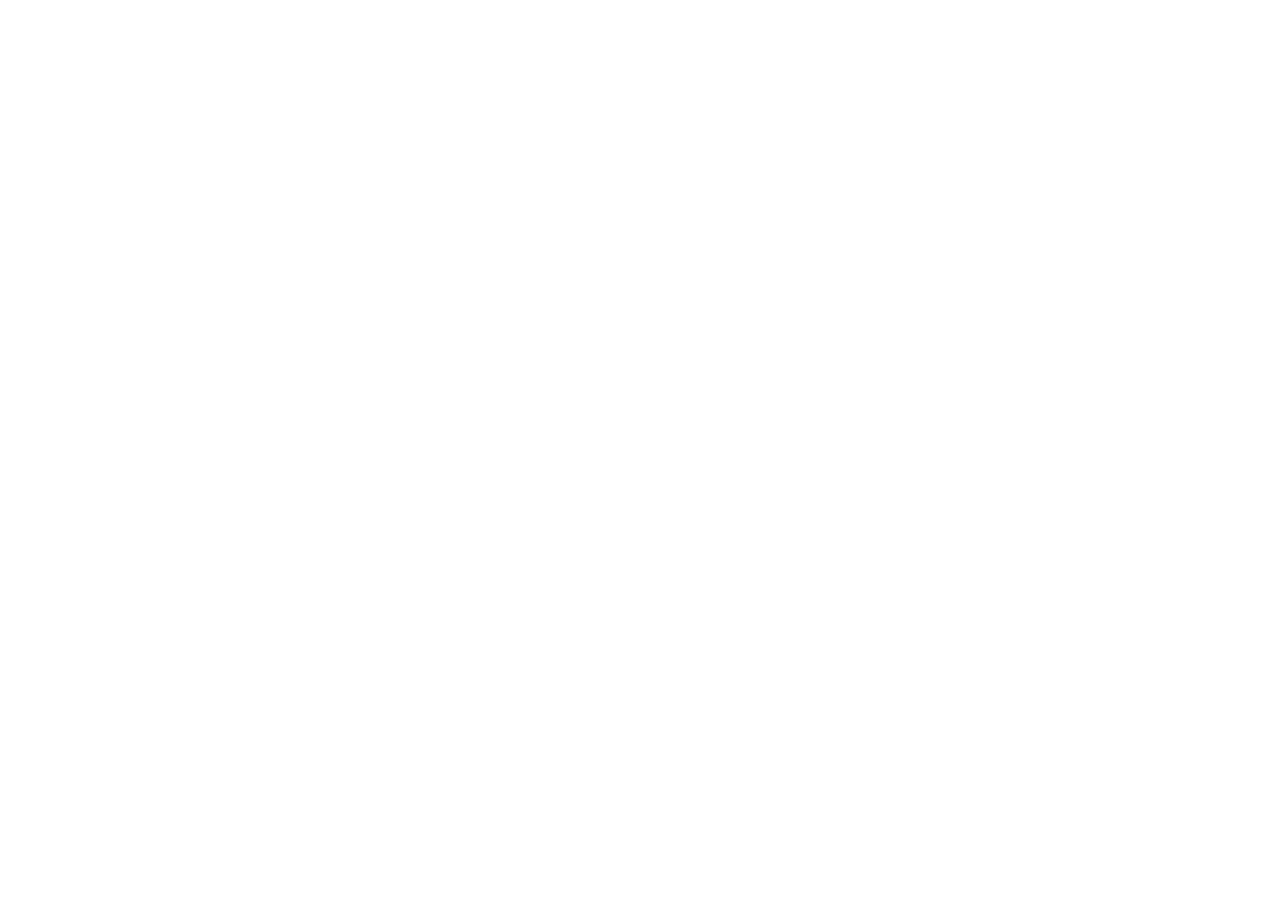
==== login.html @ 0fa9f339 "Add files via upload" ====
<!DOCTYPE html>
<html lang="ko">
<head>
    <meta charset="UTF-8">
    <meta http-equiv="X-UA-Compatible" content="IE=edge">
    <meta name="viewport" content="width=device-width, initial-scale=1.0">
    <title>SWAROVSKI_lOGIN</title>
    <!-- css -->
    <link rel="stylesheet" href="./css/reset.css" type="text.css">
    <link rel="stylesheet" href="./css/base.css" type="text.css">
    <link rel="stylesheet" href="./css/layout.css" type="text.css">
    <link rel="stylesheet" href="./css/login.css" type="text.css">
    <!-- google icon -->
    <link rel="stylesheet" href="https://fonts.googleapis.com/css2?family=Material+Symbols+Outlined:opsz,wght,FILL,GRAD@20..48,100..700,0..1,-50..200" />
    <!-- favicon -->
    <link rel="shortcut icon" href="./img/favicon.ico" type="image/x-icon"><!-- script -->
    <script src="./js/prefixfree.min.js"></script>
</head>
<body>
    
</body>
</html>
---- css/base.css ----
@charset "utf-8";
h2{
    font-size: 40px;
    font-weight: lighter;
    padding: 30px 0px;
}
h3{
  font-size: 30px;
  font-weight: lighter;
  padding: 0px 0px 30px;
}
p{
    font-size: 16px;
    line-height: 25px;
}
/* mainslide button */
.btn{
    position: absolute;
    display: block;
    width: 323px;
    height: 47px;
    margin: 0px auto;
    background: #000;
    color: #fff;
    font-size: 16px;
    z-index: 10;
    text-align: center;
    line-height: 45px;
    border-radius: 3px;
    cursor: pointer;
    transition: 0.5s;
  }
  .btn:hover{
    background: none;
    border: 1px solid #000;
    box-sizing: border-box;
    color: #000;
    font-weight: bold;
  }
---- css/layout.css ----
@charset "utf-8";

header{
    width: 100%;
    height: 310px;
    /* background-color: #00000049; */
    background: linear-gradient(to bottom, rgba(0,0,0,0.65) 0%,rgba(0,0,0,0) 100%);
    position: absolute;
    z-index: 100;
}
#logo2{opacity: 0;}
header *{
    color: #fff;
    text-decoration: none;
}
.header_inner{
    position: relative;
    margin: 0px auto;

}
.header_inner p{
    line-height: 21px;
    margin-right: 20px;
    margin-left: 6px;
    
}
.header_inner .h_inb_left{
    display: flex;
    justify-content: left;
    margin-left: 20px;
    padding-top: 20px;
}
.header_inner .h_inb_right{
    position: absolute;
    top: 0px;
    right: 0px;
    display: flex;
    padding-top: 20px;
}
.logo{
    position: relative;
    /* background-color: yellowgreen; */
    width: 100%;
    text-align: center;
    /* top: 60px; */
}
.header_inner img{
    position: absolute;
    top: 100px;
    left: 50%;
    transform: translate(-50%, -50%);
    z-index: 10;
    width: 1400px;
}
/* navigation */
.h_gnb{
    position: absolute;
    top: 276px;
    width: 100%;
}
.h_gnb >ul{
    width: 1200px;
    margin: 0px auto;
    display: flex;
}
.h_gnb >ul a{
    text-decoration: none;
}
.h_gnb >ul >li{
    margin-left:120px;
    display: block;
    cursor: pointer;
}
.h_gnb >ul >li:hover{
    border-bottom: 5px solid #000;
}
.h_gnb >ul >li:nth-child(6){
    border: none;
}
.h_gnb ul li:hover .item_content{
    transition: 0.5;
    height: 305px;
    display: block;
    top: 310px;
}
/* 서브메뉴 박스 */
.item_content{
    width: 100%;
    height: 305px;
    position: fixed;
    left: 0px;
    top: 0px;
    background-color: #fff;
    display: none;
    overflow: hidden;
}
.item_content2{
    height: 380px;
}
.sub_wrap{
    width: 1100px;
    margin: 0px auto;
    position: relative;
    display: flex;
}
.sub{
    padding: 20px 20px;
}
.sub2{
    background-color: rgba(240, 238, 228, 0.3);
}
.sub dt,.sub dd{
    width: 220px;
}
.sub dt{
    padding: 3px 0px 12px 0px;
    font-size: 15px;
}
.sub dd{
    width: 220px;
    padding: 5px 0px;
    cursor: pointer;
    line-height: 30px;
    font-size: 13px;
    color: #ccc;
}
.sub dd a:hover{
    font-weight: bold;
    border-bottom: 3px solid #ccc;
}
.accessory{
    display: flex;
    flex-wrap: wrap;
}
.accessory li a:hover{
    font-weight: bold;
    border-bottom: 3px solid #ccc;
    
}
/* search */
.search{
    position: relative;
    height: 34px;
    opacity: 1;
}
.search input{
    width: 34px;
    height: 31px;
    margin: 0px 0px 30px 60px ;
    padding: 4px 10px;
    border :none;
    box-sizing: border-box;
    outline: none;
    background: none;
    color: #777;
    transition: width 0.4s;
    border-radius: 3px 3px 3px 3px;
    cursor: pointer;
}
.search input:focus {
    width: 150px;
    background: #fff;
    border :1px solid #ccc;
    border-color: #fff;  
}
.search input:focus + label .material-icons{
    opacity: 0;
}
.search .material-icons{
    height: 24px;    
    transform: translate(-34px,11px);
    font-size: 26px;
    transition: 0.4s;
    bottom: 18px;
}
/* footer */
footer .top_btn{
    position: fixed;
    right: 30px; bottom: 30px;
    z-index: 15;
    display: inline-block;
    padding: 9px 10px;
    background-color: #333;
    color: #fff;
    border: 2px solid #fff;
    border-radius: 10px;
    text-align: center;
    box-shadow: 0px 0px 4px #333;
    transition: 0.4s;
    opacity: 0;
}
footer .top_btn span{
    font-size: 22px;
}
footer .top_btn:hover{
    color: #333;
    background-color: #fff;
    animation: topbtn 2s infinite;
    border: 2px solid #333;
}
@keyframes topbtn{
0%{transform: translateY(10px);}
50%{transform: translateY(-10px);}
100%{transform: translateY(10px);}
}
.collabor{
    text-align: center;
}
.collabor h2{
    padding: 30px 0px 0px;
}
.f_swiper{
    width: 1100px;
    position: relative;
    padding: 40px 60px;
    margin: 0px 150px 0px 0px;
    border-bottom: 1px solid rgb(57, 57, 57);
    margin: 0px auto;
}
footer .f_for,footer .f_back{
    color : rgb(105, 105, 105);
    padding: 10px;
    position: absolute;
    z-index: 100;
}
footer .f_for:hover,footer .f_back:hover{
    color :#333;
    background-color: rgba(105, 105, 105, 0.404);
}
footer .f_for{
    right: 0px;
}
footer .f_back{
    left: 0px;
}
footer .swiper-slide{
}
footer .swiper-slide img{
    width: 150px;
    height: 150px;
    margin: 0px auto;
    cursor: pointer;
    transition: 1s;
}
.swiper-slide img:hover{
    filter: brightness(0.5);
}
.footer_bottom{
    height: 500px;
    background:#F0EEE4;
}
address{font-style: normal;}
---- css/login.css ----
@charset "utf-8";
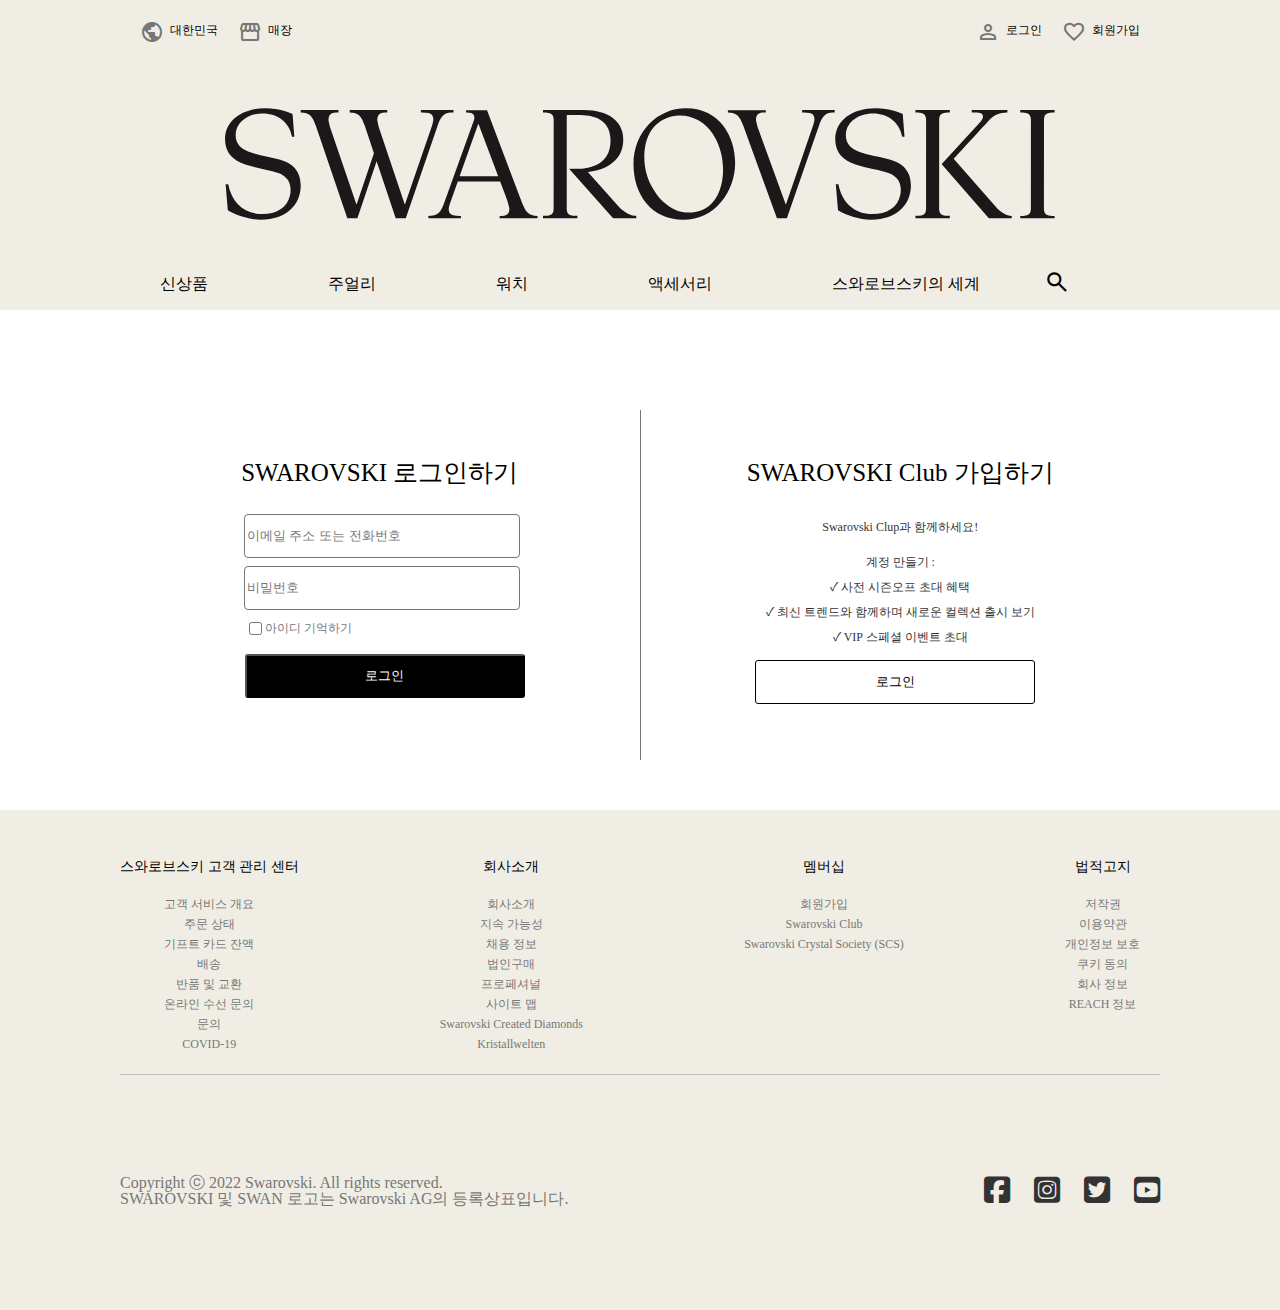
==== commit 2fbefed5: "Add files via upload" ====
--- a/login.html
+++ b/login.html
@@ -8,15 +8,285 @@
     <!-- css -->
     <link rel="stylesheet" href="./css/reset.css" type="text.css">
     <link rel="stylesheet" href="./css/base.css" type="text.css">
-    <link rel="stylesheet" href="./css/layout.css" type="text.css">
+    <!-- <link rel="stylesheet" href="./css/layout.css" type="text.css"> -->
     <link rel="stylesheet" href="./css/login.css" type="text.css">
     <!-- google icon -->
     <link rel="stylesheet" href="https://fonts.googleapis.com/css2?family=Material+Symbols+Outlined:opsz,wght,FILL,GRAD@20..48,100..700,0..1,-50..200" />
+    <!-- font awosome -->
+    <link rel="stylesheet" href="https://cdnjs.cloudflare.com/ajax/libs/font-awesome/6.2.0/css/all.min.css">
     <!-- favicon -->
-    <link rel="shortcut icon" href="./img/favicon.ico" type="image/x-icon"><!-- script -->
+    <link rel="shortcut icon" href="./img/favicon.ico" type="image/x-icon">
+    <!-- script -->
     <script src="./js/prefixfree.min.js"></script>
+    <script src="./js/login.js"></script>
 </head>
 <body>
-    
+        <!-- header -->
+        <header>
+            <div class="h_top">
+                <div class="header_inner">
+                    <div class="h_inb_left">
+                        <span class="material-symbols-outlined public">public</span><p><a href="#">대한민국</a></p>
+                        <span class="material-symbols-outlined storefront">storefront</span><p><a href="#">매장</a></p>
+                    </div>
+                    <div class="h_inb_right">
+                        <span class="material-symbols-outlined person">person</span><p><a href="login.html">로그인</a></p>
+                        <span class="material-symbols-outlined favorite">favorite</span><p><a href="login.html">회원가입</a></p>
+                    </div>
+                    <div class="logo">
+                        <a href="index.html"><img src="./img/swa-logo-icon.svg" alt="logo" id="logo2"></a>
+                    </div>
+                </div>
+            <!-- main navigation -->
+                <nav class="h_gnb">
+                    <ul>
+                        <li><a href="#" title="NewItem">신상품</a></li>
+                        <li>주얼리
+                            <div class="item_content">
+                                <div class="sub_wrap">
+                                    <dl class="sub">
+                                        <dt>네크리스&펜던트</dt>
+                                        <dd><a href="#" title="네크리스">네크리스</a></dd>
+                                        <dd><a href="#" title="펜던트">펜던트</a></dd>
+                                        <dd><a href="#" title="초커">초커 네크리스</a></dd>
+                                        <dd><a href="#" title="세트">세트</a></dd>
+                                    </dl>
+                                    <dl class="sub sub2">
+                                        <dt>브레이슬릿</dt>
+                                        <dd><a href="#" title="체인">체인 브레이슬릿</a></dd>
+                                        <dd><a href="#" title="브레이슬릿">길이 조절 브레이슬릿</a></dd>
+                                        <dd><a href="#" title="테니스">테니스 브레이슬릿</a></dd>
+                                        <dd><a href="#" title="뱅글">뱅글 & 커프</a></dd>
+                                    </dl>
+                                    <dl class="sub">
+                                        <dt>이어링</dt>
+                                        <dd><a href="#" title="스터드">스터드 이어링</a></dd>
+                                        <dd><a href="#" title="드롭">드롭 이어링</a></dd>
+                                        <dd><a href="#" title="후프">후프 이어링</a></dd>
+                                        <dd><a href="#" title="클럽">클럽 이어링</a></dd>
+                                        <dd><a href="#" title="이어링">이어링 커브</a></dd>
+                                        <dd><a href="#" title="싱글">싱글 이어링</a></dd>
+                                    </dl>
+                                    <dl class="sub sub2">
+                                        <dt>링</dt>
+                                        <dd><a href="#" title="헤일로">헤일로 링</a></dd>
+                                        <dd><a href="#" title="밴드">밴드 링</a></dd>
+                                        <dd><a href="#" title="칵테일">칵테일 링</a></dd>
+                                        <dd><a href="#" title="모티브">모티브 링</a></dd>
+                                        <dd><a href="#" title="오픈">오픈 링</a></dd>
+                                        <dd><a href="#" title="스택">스택 링</a></dd>
+                                    </dl>
+                                    <dl class="sub">
+                                        <dt>인기 아이템</dt>
+                                        <dd><a href="#"><img src="./img/gnb_img1.jpg" alt="인기 아이템"></a></dd>
+                                    </dl>
+                                </div>
+                            </div>
+                        </li>
+                        <li>워치
+                            <div class="item_content">
+                                <div class="sub_wrap">
+                                    <dl class="sub">
+                                        <dt><a href="#">여성용 워치</a></dt>
+                                    </dl>
+                                    <dl class="sub sub2">
+                                        <dt><a href="#">워치 스트랩</a></dt>
+                                    </dl>
+                                    <dl class="sub">
+                                        <dt>소재별 쇼핑</dt>
+                                        <dd><a href="#" title="골드톤">골드톤 워치</a></dd>
+                                        <dd><a href="#" title="로즈골드톤">로즈골드톤 워치</a></dd>
+                                        <dd><a href="#" title="스테인리스">스테인리스 스틸 워치</a></dd>
+                                        <dd><a href="#" title="래더">래더 스트랩 워치</a></dd>
+                                        <dd><a href="#" title="실리콘">실리콘 스트랩 워치</a></dd>
+                                        <dd><a href="#" title="메탈">메탈 브레이슬릿 워치</a></dd>
+                                    </dl>
+                                    <dl class="sub sub2">
+                                        <dt>컬러별 쇼핑</dt>
+                                        <dd><a href="#" title="블랙톤">블랙톤 워치</a></dd>
+                                        <dd><a href="#" title="레드톤">레드톤 워치</a></dd>
+                                        <dd><a href="#" title="화이트톤">화이트톤 워치</a></dd>
+                                        <dd><a href="#" title="블루톤">블루톤 워치</a></dd>
+                                        <dd><a href="#" title="그레이톤">그레이톤 워치</a></dd>
+                                    </dl>
+                                    <dl class="sub">
+                                        <dt><a href="#">여성용 워치 둘러보기</a></dt>
+                                        <dd><a href="#"><img src="./img/gnb_img2.jpg" alt="여성용 워치"></a></dd>
+                                    </dl>
+                                </div>
+                            </div>
+                        </li>
+                        <li>액세서리
+                            <div class="item_content">
+                                <div class="sub_wrap">
+                                    <ul class="accessory">
+                                        <li class="sub">
+                                            <dt><a href="#" title="크리스털">크리스털 펜</a></dt>
+                                        </li>
+                                        <li class="sub">
+                                            <dt><a href="#" title="홀더">키 홀더</a></dt>
+                                        </li>
+                                        <li class="sub">
+                                            <dt><a href="#" title="핸드백">핸드백</a></dt>
+                                        </li>
+                                        <li class="sub">
+                                            <dt><a href="#" title="스마트폰">스마트폰 케이스</a></dt>
+                                        </li>
+                                        <li class="sub">
+                                            <dt><a href="#" title="선글라스">선글라스</a></dt>
+                                        </li>
+                                        <li class="sub">
+                                            <dt><a href="#" title="SWAROVSKI">SWAROVSKI 마스크</a></dt>
+                                        </li>
+                                        <li class="sub">
+                                            <dt><a href="#" title="디지털">디지털 악세서리</a></dt>
+                                        </li>
+                                        <li class="sub">
+                                            <dt><a href="#" title="헤어">헤어 악세서리</a></dt>
+                                        </li>
+                                        <li class="sub">
+                                            <dt><a href="#" title="바디">바디 주얼리</a></dt>
+                                        </li>
+                                    </ul>
+                                </div>
+                            </div>
+                        </li>
+                        <li>스와로브스키의 세계
+                            <div class="item_content item_content2">
+                                <div class="sub_wrap">
+                                    <dl class="sub sub2">
+                                        <dt>스포트라이트</dt>
+                                        <dd><a href="#" title="Aquazzura">Aquazzura for Swarovski Creators Lab</a></dd>
+                                        <dd><a href="#" title="BMW">BMW, 스와로브스키를 만나다</a></dd>
+                                        <dd><a href="#" title="아디다스와">아디다스와 스와로브스키의 만남</a></dd>
+                                        <dd><a href="#" title="제임스">제임스 터렐의 Umbra</a></dd>
+                                        <dd><a href="#" title="performance">Art of performance</a></dd>
+                                    </dl>
+                                    <dl class="sub">
+                                        <dt>스타일 스토리</dt>
+                                        <dd><a href="#" title="가이드">스타일 가이드 : 링</a></dd>
+                                        <dd><a href="#" title="스타일">스타일 가이드 : 이어링</a></dd>
+                                        <dd><a href="#" title="Lucent">Lucent</a></dd>
+                                        <dd><a href="#" title="Millenia">Millenia</a></dd>
+                                        <dd><a href="#" title="Dextera">Dextera</a></dd>
+                                        <dd><a href="#" title="Harmonia">Harmonia</a></dd>
+                                        <!-- <dd><a href="#" title="가이드">주얼리 스타일 가이드</a></dd>
+                                        <dd><a href="#" title="컬러풀하게">컬러풀하게 주얼리 스타일링하기</a></dd> -->
+                                    </dl>
+                                    <dl class="sub sub2">
+                                        <dt>인사이드 스와로브스키</dt>
+                                        <dd><a href="#" title="지속">지속 가능성</a></dd>
+                                        <dd><a href="#" title="기후">기후 중립적 배송 및 상품</a></dd>
+                                        <dd><a href="#" title="새로운">새로운 매장 컨셉</a></dd>
+                                        <dd><a href="#" title="회사소개">회사소개</a></dd>
+                                        <dd><a href="#" title="법인구매">법인구매</a></dd>
+                                        <dd><a href="#" title="프로페셔널">프로페셔널</a></dd>
+                                        <!-- <dd><a href="#" title="Swarovski">Swarovski Created Diamonds</a></dd>
+                                        <dd><a href="#" title="채용정보">채용정보</a></dd> -->
+                                    </dl>
+                                    <dl class="sub">
+                                        <dt><a href="#">Aquazzura for Swarovski Creators Lab</a></dt>
+                                        <dd><a href="#"><img src="./img/gnb_img3.jpg" alt="Aquazzura for Swarovski Creators Lab"></a></dd>
+                                    </dl>
+                                </div>
+                            </div>
+                        </li>
+                        <div class="search">
+                            <input type="search" placeholder="검색어 입력" id="search">
+                            <label for="search"><span class="material-symbols-outlined search material-icons">search</span></label>
+                        </div>
+                    </ul>
+                </nav>
+            </div>
+        </header>
+        <!-- main -->
+        <main>
+            <div class="login_inner">
+                <div class="login">
+                    <h2>SWAROVSKI 로그인하기</h2>
+                    <div class="l_inner lo_inner">
+                        <label for="#id">ID</label>
+                        <input type="text" value="이메일 주소 또는 전화번호" placeholder="이메일 주소 또는 전화번호" id="id">
+                        <label for="#psw">PASSWROD</label>
+                        <input type="text" value="비밀번호" placeholder="비밀번호" id="psw">
+                        <input type="checkbox" value="rememberID"><span>아이디 기억하기</span>
+                        <label for="#login">LOGIN</label>
+                        <input type="submit" value="로그인" id="login">
+                </div>
+            </div>
+                <div class="club">
+                    <h2>SWAROVSKI Club 가입하기</h2>
+                    <div class="r_inner lo_inner">
+                        <p>Swarovski Clup과 함께하세요!</p>
+                        <p>계정 만들기 : </p>
+                        <p>&#10003; 사전 시즌오프 초대 혜택</p>
+                        <p>&#10003; 최신 트렌드와 함께하며 새로운 컬렉션 출시 보기</p>
+                        <p id="vip">&#10003; VIP 스페셜 이벤트 초대</p>
+                        <label for="#join">JOIN</label>
+                        <input type="submit" value="로그인" id="join">
+                    </div>
+                </div>
+            </div>
+        </main>
+
+        <!-- footer -->
+        <footer>
+            <div class="footer_bottom">
+                <div class="f_inner">
+                    <nav class="f_gnb">
+                        <ul>
+                            <li>스와로브스키 고객 관리 센터
+                                <ul class="sub">
+                                    <li><a href="#" title="고객 서비스 개요">고객 서비스 개요</a></li>
+                                    <li><a href="#" title="주문 상태">주문 상태</a></li>
+                                    <li><a href="#" title="기프트 카드 잔액">기프트 카드 잔액</a></li>
+                                    <li><a href="#" title="배송">배송</a></li>
+                                    <li><a href="#" title="반품 및 교환">반품 및 교환</a></li>
+                                    <li><a href="#" title="온라인 수선 문의">온라인 수선 문의</a></li>
+                                    <li><a href="#" title="문의">문의</a></li>
+                                    <li><a href="#" title="COVID-19">COVID-19</a></li>
+                                </ul>
+                            </li>
+                            <li>회사소개
+                                <ul class="sub">
+                                    <li><a href="#" title="회사소개">회사소개</a></li>
+                                    <li><a href="#" title="지속 가능성">지속 가능성</a></li>
+                                    <li><a href="#" title="채용 정보">채용 정보</a></li>
+                                    <li><a href="#" title="법인구매">법인구매</a></li>
+                                    <li><a href="#" title="프로페셔널">프로페셔널</a></li>
+                                    <li><a href="#" title="사이트 맵">사이트 맵</a></li>
+                                    <li><a href="#" title="Swarovski Created Diamonds">Swarovski Created Diamonds</a></li>
+                                    <li><a href="#" title="Kristallwelten">Kristallwelten</a></li>
+                                </ul>
+                            </li>
+                            <li>멤버십
+                                <ul class="sub">
+                                    <li><a href="#" title="회원가입">회원가입</a></li>
+                                    <li><a href="#" title="Swarovski Club">Swarovski Club</a></li>
+                                    <li><a href="#" title="Swarovski Crystal Society (SCS)">Swarovski Crystal Society (SCS)</a></li>
+                                </ul>
+                            </li>
+                            <li>법적고지
+                                <ul class="sub">
+                                    <li><a href="#" title="저작권">저작권</a></li>
+                                    <li><a href="#" title="이용약관">이용약관</a></li>
+                                    <li><a href="#" title="개인정보 보호">개인정보 보호</a></li>
+                                    <li><a href="#" title="쿠키 동의">쿠키 동의</a></li>
+                                    <li><a href="#" title="회사 정보">회사 정보</a></li>
+                                    <li><a href="#" title="REACH 정보">REACH 정보</a></li>
+                                </ul>
+                            </li>
+                        </ul>
+                    </nav>
+                    <address>Copyright ⓒ 2022 Swarovski. All rights reserved.<br>SWAROVSKI 및 SWAN 로고는 Swarovski AG의 등록상표입니다.</address>
+                    <div class="sns_icons">
+                        <a href="#" title="facebook"><i class="fa-brands fa-square-facebook"></i></a>
+                        <a href="#" title="instagram"><i class="fa-brands fa-square-instagram"></i></a>
+                        <a href="#" title="twitter"><i class="fa-brands fa-square-twitter"></i></a>
+                        <a href="#" title="youtube"><i class="fa-brands fa-square-youtube"></i></a>
+                    </div>
+                </div>
+            </div>
+        </footer>
 </body>
 </html>--- a/css/base.css
+++ b/css/base.css
@@ -17,7 +17,7 @@
 .btn{
     position: absolute;
     display: block;
-    width: 323px;
+    width: 200px;
     height: 47px;
     margin: 0px auto;
     background: #000;
@@ -36,4 +36,5 @@
     box-sizing: border-box;
     color: #000;
     font-weight: bold;
-  }+  }
+  main label{display: none;}--- a/css/layout.css
+++ b/css/layout.css
@@ -39,10 +39,8 @@
 }
 .logo{
     position: relative;
-    /* background-color: yellowgreen; */
     width: 100%;
     text-align: center;
-    /* top: 60px; */
 }
 .header_inner img{
     position: absolute;
@@ -66,7 +64,7 @@
 .h_gnb >ul a{
     text-decoration: none;
 }
-.h_gnb >ul >li{
+.h_top .h_gnb >ul >li{
     margin-left:120px;
     display: block;
     cursor: pointer;
@@ -78,24 +76,19 @@
     border: none;
 }
 .h_gnb ul li:hover .item_content{
-    transition: 0.5;
     height: 305px;
     display: block;
-    top: 310px;
 }
 /* 서브메뉴 박스 */
 .item_content{
     width: 100%;
-    height: 305px;
-    position: fixed;
+    height: 1px;
+    position: absolute;
     left: 0px;
-    top: 0px;
+    top: 30px;
     background-color: #fff;
     display: none;
     overflow: hidden;
-}
-.item_content2{
-    height: 380px;
 }
 .sub_wrap{
     width: 1100px;
@@ -142,6 +135,7 @@
     position: relative;
     height: 34px;
     opacity: 1;
+    transform: translateY(-8px);
 }
 .search input{
     width: 34px;
@@ -172,6 +166,64 @@
     font-size: 26px;
     transition: 0.4s;
     bottom: 18px;
+}
+/* h_bottom */
+.h_bottom{
+    /* opacity: 0; */
+    display: none;
+
+}
+.h_bottom .h_gnb{
+    position: fixed;
+    top:0px;
+    left: 0px;
+    background-color: #ffffff;
+    z-index: 1100;
+}
+.h_bottom .h_gnb >ul{
+    padding-top:18px ;
+    justify-content: center;
+    z-index: 1110;
+
+}
+.h_bottom .h_gnb *{
+    color: #333;
+}
+.h_bottom  .h_gnb >ul >li{
+    margin-left:120px;
+    display: block;
+    cursor: pointer;
+}
+.h_bottom .h_gnb li >a{
+    display: block;
+    padding-bottom: 30px;
+    color: #333;
+    z-index: 1190;
+}
+.h_bottom .h_gnb .item_content{
+    margin-top:20px ;
+    background-color: #fff;
+    border:2px solid rgba(119, 119, 119, 0.37);
+}
+#logo{
+    width: 150px;
+    position: fixed;
+    top: 15px;
+    left: 60px;
+    z-index: 1200;
+}
+.mainbg{
+    position: fixed;
+    top: 0px;
+    left: 0px;
+    width: 100%;
+    height: 100%;
+    background: linear-gradient(to bottom, rgba(0,0,0,0.65) 0%,rgba(0,0,0,0) 100%);
+    /* opacity: 0; */
+    display: none;
+}
+.h_bottom ul li:hover{
+    color: yellowgreen;
 }
 /* footer */
 footer .top_btn{
@@ -214,7 +266,6 @@
     position: relative;
     padding: 40px 60px;
     margin: 0px 150px 0px 0px;
-    border-bottom: 1px solid rgb(57, 57, 57);
     margin: 0px auto;
 }
 footer .f_for,footer .f_back{
@@ -234,6 +285,8 @@
     left: 0px;
 }
 footer .swiper-slide{
+    overflow: hidden;
+    position: relative;
 }
 footer .swiper-slide img{
     width: 150px;
@@ -242,11 +295,75 @@
     cursor: pointer;
     transition: 1s;
 }
-.swiper-slide img:hover{
-    filter: brightness(0.5);
-}
+.f_text{
+    position: absolute;
+    z-index: 15;
+    width: 150px;
+    height: 150px;
+    top: 0px;
+    left: 33px;
+    background-color: rgba(0, 0, 0, 0.719);
+    color: #fff;
+    font-size: 12px;
+    line-height: 150px;
+    overflow: hidden;
+    display: block;
+    transition: 1s;
+}
+.f_text:hover{
+    /* top:300px; */
+    /* display: block; */
+    /* transform: translateX(-150px); */
+}
+/* 푸터 중 하단 */
 .footer_bottom{
     height: 500px;
     background:#F0EEE4;
 }
-address{font-style: normal;}+.f_inner{
+    width: 1040px; margin: 0px auto;
+    position: relative;
+}
+.f_gnb{
+    padding-top: 50px;
+    border-bottom:1px solid rgba(119, 119, 119, 0.37);
+
+}
+.f_gnb >ul{
+    display: flex;
+    justify-content: space-between;
+}
+.f_gnb >ul >li{
+    text-align: center;
+    font-size: 14px;
+    
+}
+.f_gnb .sub a{
+    text-decoration: none;
+    color: #777;
+    line-height: 20px;
+    transition: 0.4s;
+    font-size: 12px;
+}
+.f_gnb .sub a:hover{
+    color: #333;
+    font-weight: bold;
+}
+address{
+    margin-top: 100px;
+    display: inline-block;
+    font-style: normal;
+    color: #777;
+}
+.sns_icons{
+    margin-top: 100px;
+    display: inline-block;
+    position: absolute;
+    z-index: 200;
+    right: 0px;
+}
+.fa-brands{
+    font-size: 30px;
+    margin-left: 20px;
+    color: #333;
+}
--- a/css/login.css
+++ b/css/login.css
@@ -1 +1,362 @@
-@charset "utf-8";+@charset "utf-8";
+
+@charset "utf-8";
+/* layout */
+header{
+    width: 100%;
+    height: 310px;
+    background: #F0EEE4;
+    position: absolute;
+}
+#logo2{width: 830px;}
+header *{
+    color: #000;
+    text-decoration: none;
+}
+.header_inner{
+    position: relative;
+    margin: 0px auto;
+    width: 1040px;
+}
+.header_inner p{
+    line-height: 21px;
+    margin-right: 20px;
+    margin-left: 6px;
+    
+}
+.header_inner .h_inb_left{
+    display: flex;
+    justify-content: left;
+    margin-left: 20px;
+    padding-top: 20px;
+}
+.header_inner .h_inb_right{
+    position: absolute;
+    top: 0px;
+    right: 0px;
+    display: flex;
+    padding-top: 20px;
+}
+.logo{
+    position: relative;
+    width: 100%;
+    text-align: center;
+}
+.header_inner img{
+    position: absolute;
+    top: 100px;
+    left: 50%;
+    transform: translate(-50%, -50%);
+    z-index: 10;
+    width: 1400px;
+}
+/* navigation */
+.h_gnb{
+    position: absolute;
+    z-index: 1000;
+    top: 276px;
+    width: 100%;
+}
+.h_gnb >ul{
+    width: 1200px;
+    margin: 0px auto;
+    display: flex;
+}
+.h_gnb >ul a{
+    text-decoration: none;
+}
+.h_top .h_gnb >ul >li{
+    margin-left:120px;
+    display: block;
+    cursor: pointer;
+}
+.h_gnb >ul >li:hover{
+    border-bottom: 5px solid #000;
+}
+.h_gnb >ul >li:nth-child(6){
+    border: none;
+}
+.h_gnb ul li:hover .item_content{
+    height: 305px;
+    display: block;
+}
+/* 서브메뉴 박스 */
+.item_content{
+    width: 100%;
+    height: 1px;
+    position: absolute;
+    left: 0px;
+    top: 30px;
+    background-color: #f7f6f6;
+    display: none;
+    overflow: hidden;
+}
+.sub_wrap{
+    width: 1100px;
+    margin: 0px auto;
+    position: relative;
+    display: flex;
+}
+.sub{
+    padding: 20px 20px;
+}
+.sub2{
+    background-color: rgba(209, 207, 194, 0.616);
+}
+.sub dt,.sub dd{
+    width: 220px;
+}
+.sub dt{
+    padding: 3px 0px 12px 0px;
+    font-size: 15px;
+}
+.sub dd{
+    width: 220px;
+    padding: 5px 0px;
+    cursor: pointer;
+    line-height: 30px;
+    font-size: 13px;
+    color: #ccc;
+}
+.sub dd a:hover{
+    font-weight: bold;
+    border-bottom: 3px solid #ccc;
+}
+.accessory{
+    display: flex;
+    flex-wrap: wrap;
+}
+.accessory li a:hover{
+    font-weight: bold;
+    border-bottom: 3px solid #ccc;
+    
+}
+/* search */
+.search{
+    position: relative;
+    height: 34px;
+    z-index: 10000;
+    color: #000;
+    transform: translateY(-8px);
+}
+.search input{
+    width: 34px;
+    height: 31px;
+    margin: 0px 0px 30px 60px ;
+    padding: 4px 10px;
+    border :none;
+    box-sizing: border-box;
+    outline: none;
+    background: none;
+    color: #777;
+    transition: width 0.4s;
+    border-radius: 3px 3px 3px 3px;
+    cursor: pointer;
+}
+.search input:focus {
+    width: 150px;
+    background: #fff;
+    border :1px solid #ccc;
+    border-color: #fff;  
+}
+.search input:focus + label .material-icons{
+    opacity: 0;
+}
+.search .material-icons{
+    height: 24px;    
+    transform: translate(-34px,11px);
+    font-size: 26px;
+    transition: 0.4s;
+    bottom: 18px;
+}
+/* h_bottom */
+.h_bottom{
+    /* opacity: 0; */
+    display: none;
+
+}
+.h_bottom .h_gnb{
+    position: fixed;
+    top:0px;
+    left: 0px;
+    background-color: #ffffff;
+    z-index: 1100;
+}
+.h_bottom .h_gnb >ul{
+    padding-top:18px ;
+    justify-content: center;
+    z-index: 1110;
+
+}
+.h_bottom .h_gnb *{
+    color: #333;
+}
+.h_bottom  .h_gnb >ul >li{
+    margin-left:120px;
+    display: block;
+    cursor: pointer;
+}
+.h_bottom .h_gnb li >a{
+    display: block;
+    padding-bottom: 30px;
+    color: #333;
+    z-index: 1190;
+}
+.h_bottom .h_gnb .item_content{
+    margin-top:20px ;
+    background-color: #fff;
+    border:2px solid rgba(119, 119, 119, 0.37);
+}
+#logo{
+    width: 150px;
+    position: fixed;
+    top: 15px;
+    left: 60px;
+    z-index: 1200;
+}
+
+.h_bottom ul li:hover{
+    color: yellowgreen;
+}
+/* footer */
+.footer_bottom{
+    width: 100%;
+    height: 500px;
+    background:#F0EEE4;
+}
+.f_inner{
+    width: 1040px; margin: 0px auto;
+    position: relative;
+}
+.f_gnb{
+    padding-top: 50px;
+    border-bottom:1px solid rgba(119, 119, 119, 0.37);
+}
+.f_gnb >ul{
+    display: flex;
+    justify-content: space-between;
+}
+.f_gnb >ul >li{
+    text-align: center;
+    font-size: 14px;
+    
+}
+.f_gnb .sub a{
+    text-decoration: none;
+    color: #777;
+    line-height: 20px;
+    transition: 0.4s;
+    font-size: 12px;
+}
+.f_gnb .sub a:hover{
+    color: #333;
+    font-weight: bold;
+}
+address{
+    margin-top: 100px;
+    display: inline-block;
+    font-style: normal;
+    color: #777;
+}
+.sns_icons{
+    margin-top: 100px;
+    display: inline-block;
+    position: absolute;
+    z-index: 200;
+    right: 0px;
+}
+.fa-brands{
+    font-size: 30px;
+    margin-left: 20px;
+    color: #333;
+}
+
+/* main */
+main{
+  width: 100%;
+  top: 310px;
+  position: relative;
+  height: 810px ;
+}
+.login_inner{
+  padding-top: 100px;
+  width: 1040px;
+  height: 350px;
+  margin: 0px auto;
+  display: flex;
+}
+.login_inner h2{
+  margin-top: 20px;
+  text-align: center;
+  font-size: 25px;
+}
+
+.login{
+  width: 520px;
+  border-right: 1px solid #777;
+}
+.club{
+  width: 520px;
+}
+input[type='text']{
+  display: block;
+  width: 270px; height: 40px;
+  outline: 1px solid #777;
+  border: #777;
+  color: #777;
+  border-radius: 3px;
+  margin-bottom: 10px;
+}
+.login input[type='submit']{
+  width: 280px; height: 44px;
+  background-color: #000;
+  color: #fff;
+  border-radius: 3px;
+  transition: 1s;
+}
+.club input[type='submit']{
+  width: 280px; height: 44px;
+  background-color: #fff;
+  color: #000;
+  border: 1px solid #000;
+  transition: 1s;
+  border-radius: 3px;
+}
+.club input[type='submit']:hover{
+  background-color: #000;
+  color: #fff;
+}
+/* .club input[type='text']:focus {
+
+} */
+.login input[type='submit']:hover{
+  background-color: #fff;
+  color: #000;
+  border: 1px solid #000;
+}
+span{
+  display: inline-block;
+  font-size: 12px;
+  color: #777;
+  margin-bottom: 20px;
+}
+.l_inner{
+  width: 270px;
+  height: 210px;
+  margin: 0px auto;
+}
+.r_inner{
+  width: 290px;
+  height: 210px;
+  margin: 0px auto;
+}
+p{
+  font-size: 12px;color: #333;
+  text-align: center;
+}
+.r_inner p:first-child{
+  margin-bottom: 10px;
+}
+#vip{
+  margin-bottom: 10px;
+}
